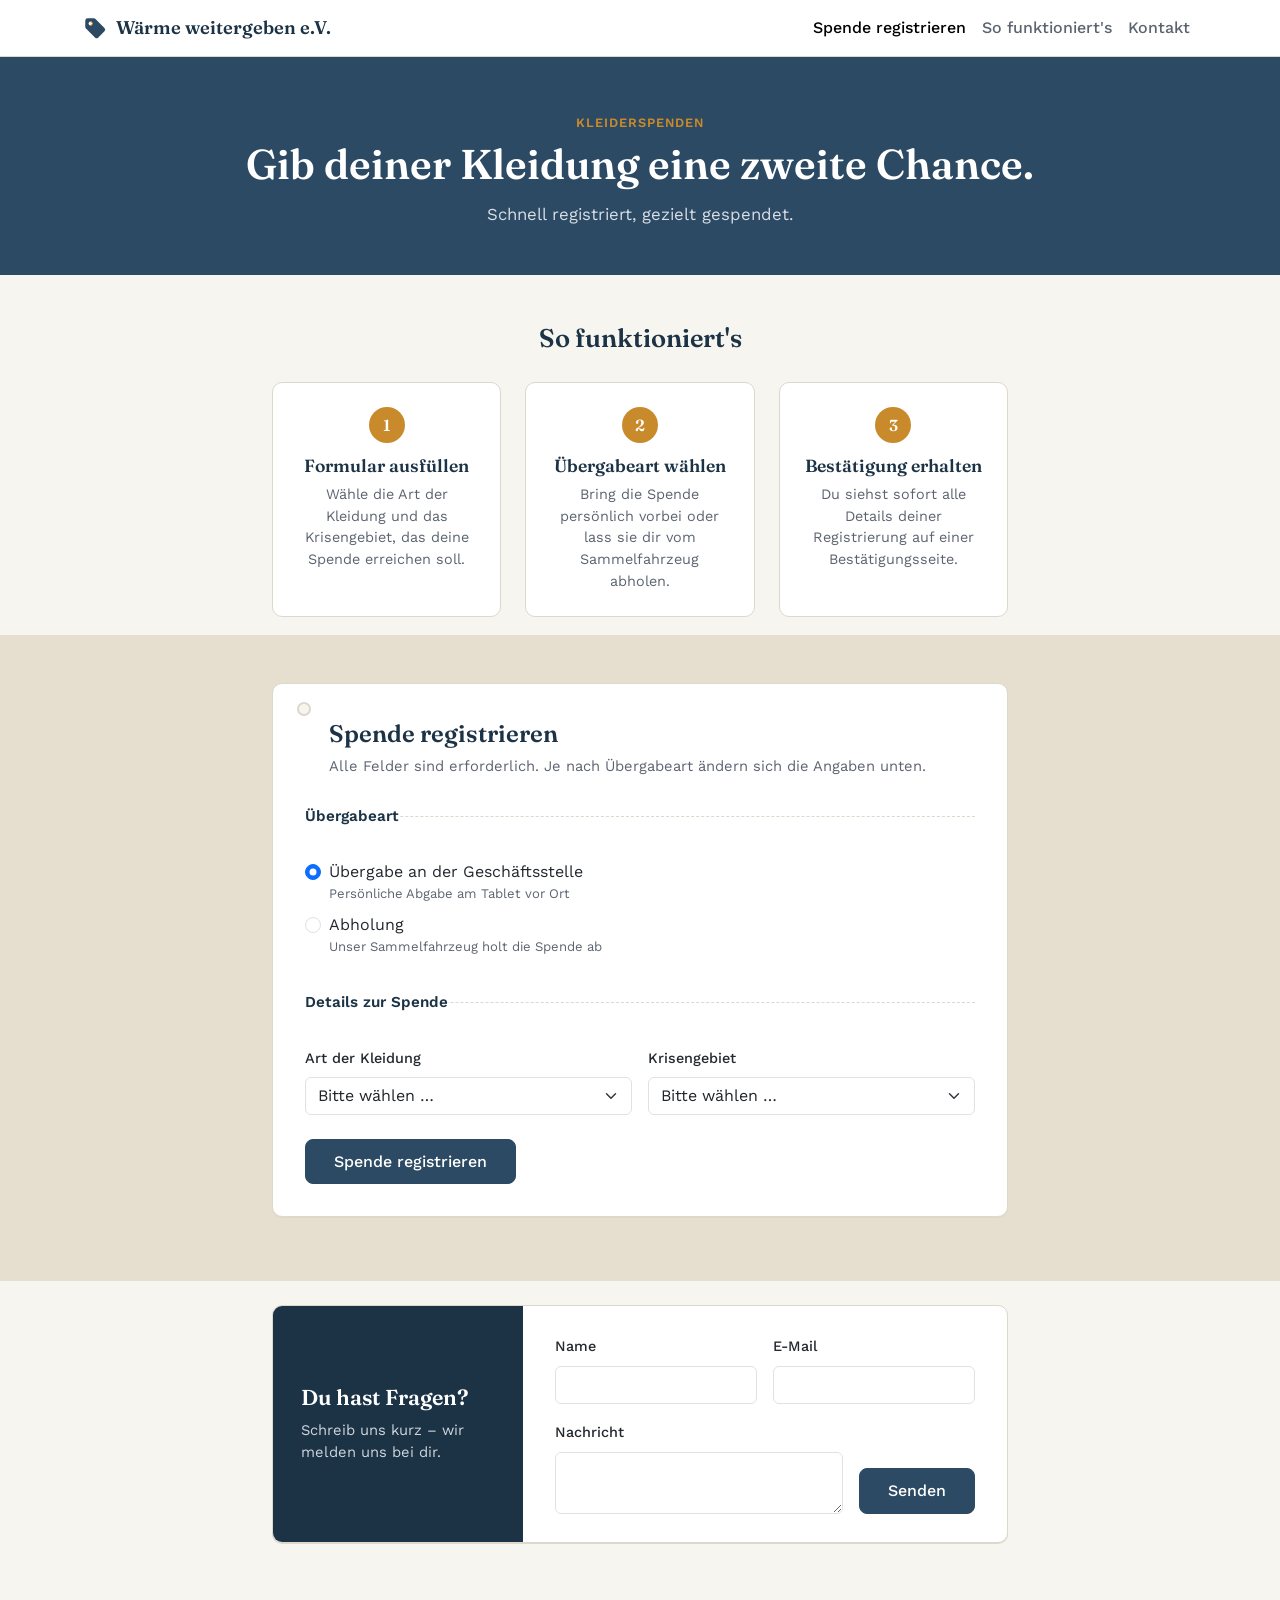
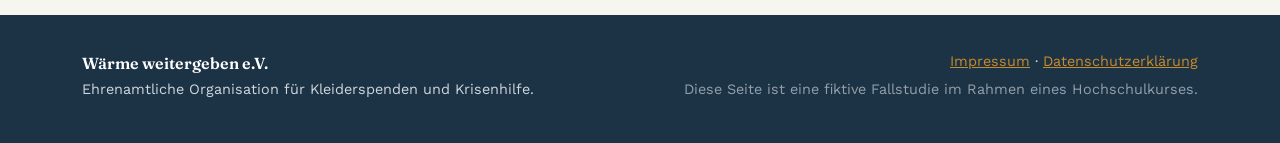
==== index.html @ 718afea2 "Add files via upload" ====
<!doctype html>
<html lang="de">
<head>
  <meta charset="UTF-8">
  <title>Kleiderspende registrieren – Wärme weitergeben e.V.</title>
  <meta name="viewport" content="width=device-width, initial-scale=1">
  <meta name="description" content="Registriere deine Kleiderspende online – wähle Übergabe an der Geschäftsstelle oder Abholung durch unser Sammelfahrzeug.">
  <link rel="icon" type="image/svg+xml" href="logo.svg">
  <link rel="preconnect" href="https://fonts.googleapis.com">
  <link rel="preconnect" href="https://fonts.gstatic.com" crossorigin>
  <link href="https://fonts.googleapis.com/css2?family=Fraunces:opsz,wght@9..144,500;9..144,600&family=Work+Sans:wght@400;500;600&display=swap" rel="stylesheet">
  <link href="https://cdn.jsdelivr.net/npm/bootstrap@5.3.3/dist/css/bootstrap.min.css" rel="stylesheet">
  <link rel="stylesheet" href="css/style.css">
</head>
<body>

<header class="site-header">
  <nav class="navbar navbar-expand-md">
    <div class="container">
      <a class="navbar-brand" href="index.html">
        <img src="logo.svg" width="26" height="26" alt="" class="logo-mark">
        Wärme weitergeben e.V.
      </a>
      <button class="navbar-toggler" type="button" data-bs-toggle="collapse" data-bs-target="#mainNav" aria-controls="mainNav" aria-expanded="false" aria-label="Navigation umschalten">
        <span class="navbar-toggler-icon"></span>
      </button>
      <div class="collapse navbar-collapse" id="mainNav">
        <ul class="navbar-nav ms-auto">
          <li class="nav-item"><a class="nav-link active" href="index.html#formular">Spende registrieren</a></li>
          <li class="nav-item"><a class="nav-link" href="#so-funktioniert">So funktioniert's</a></li>
          <li class="nav-item"><a class="nav-link" href="#kontakt">Kontakt</a></li>
        </ul>
      </div>
    </div>
  </nav>
</header>

<main>
  <section class="hero">
    <div class="container">
      <p class="eyebrow">Kleiderspenden</p>
      <h1>Gib deiner Kleidung eine zweite Chance.</h1>
      <p class="lead-text">Schnell registriert, gezielt gespendet.</p>
    </div>
  </section>

  <section class="steps-section" id="so-funktioniert">
    <div class="container">
      <div class="row justify-content-center">
        <div class="col-lg-8">
          <h2 class="section-heading">So funktioniert's</h2>
          <div class="row g-4 mt-1">
            <div class="col-md-4">
              <div class="step-card">
                <span class="step-number">1</span>
                <h3>Formular ausfüllen</h3>
                <p>Wähle die Art der Kleidung und das Krisengebiet, das deine Spende erreichen soll.</p>
              </div>
            </div>
            <div class="col-md-4">
              <div class="step-card">
                <span class="step-number">2</span>
                <h3>Übergabeart wählen</h3>
                <p>Bring die Spende persönlich vorbei oder lass sie dir vom Sammelfahrzeug abholen.</p>
              </div>
            </div>
            <div class="col-md-4">
              <div class="step-card">
                <span class="step-number">3</span>
                <h3>Bestätigung erhalten</h3>
                <p>Du siehst sofort alle Details deiner Registrierung auf einer Bestätigungsseite.</p>
              </div>
            </div>
          </div>
        </div>
      </div>
    </div>
  </section>

  <section class="form-section section-alt" id="formular">
    <div class="container">
      <div class="row justify-content-center">
        <div class="col-lg-8">

          <div class="tag-card">
            <div class="tag-hole" aria-hidden="true"></div>
            <h2>Spende registrieren</h2>
            <p class="tag-card-hint">Alle Felder sind erforderlich. Je nach Übergabeart ändern sich die Angaben unten.</p>

            <form id="spendenformular" novalidate>

              <fieldset class="form-block">
                <legend>Übergabeart</legend>
                <div class="form-check">
                  <input class="form-check-input" type="radio" name="uebergabeart" id="uebergabe-vorort" value="vorort" checked>
                  <label class="form-check-label" for="uebergabe-vorort">
                    Übergabe an der Geschäftsstelle
                    <span class="option-hint">Persönliche Abgabe am Tablet vor Ort</span>
                  </label>
                </div>
                <div class="form-check">
                  <input class="form-check-input" type="radio" name="uebergabeart" id="uebergabe-abholung" value="abholung">
                  <label class="form-check-label" for="uebergabe-abholung">
                    Abholung
                    <span class="option-hint">Unser Sammelfahrzeug holt die Spende ab</span>
                  </label>
                </div>
              </fieldset>

              <fieldset class="form-block" id="abholadresse-block" hidden>
                <legend>Abholadresse</legend>
                <div class="row g-3">
                  <div class="col-sm-8">
                    <label for="strasse" class="form-label">Straße und Hausnummer</label>
                    <input type="text" class="form-control" id="strasse" name="strasse" placeholder="z. B. Musterweg 4">
                  </div>
                  <div class="col-sm-4">
                    <label for="plz" class="form-label">Postleitzahl</label>
                    <input type="text" class="form-control" id="plz" name="plz" placeholder="z. B. 70199" inputmode="numeric" maxlength="5">
                    <div class="invalid-feedback" id="plz-fehler"></div>
                  </div>
                  <div class="col-sm-8">
                    <label for="ort" class="form-label">Ort</label>
                    <input type="text" class="form-control" id="ort" name="ort" placeholder="z. B. Stuttgart">
                  </div>
                </div>
                <p class="form-note">Hinweis: Eine Abholung ist nur möglich, wenn deine Postleitzahl in der Nähe unserer Geschäftsstelle liegt (gleiche ersten zwei Ziffern wie <strong id="geschaeftsstelle-plz-anzeige"></strong>).</p>
              </fieldset>

              <fieldset class="form-block">
                <legend>Details zur Spende</legend>
                <div class="row g-3">
                  <div class="col-sm-6">
                    <label for="kleidungsart" class="form-label">Art der Kleidung</label>
                    <select class="form-select" id="kleidungsart" name="kleidungsart" required>
                      <option value="" selected disabled>Bitte wählen …</option>
                      <option value="Damenkleidung">Damenkleidung</option>
                      <option value="Herrenkleidung">Herrenkleidung</option>
                      <option value="Kinderkleidung">Kinderkleidung</option>
                      <option value="Schuhe">Schuhe</option>
                      <option value="Decken und Textilien">Decken und Textilien</option>
                      <option value="Sonstiges">Sonstiges</option>
                    </select>
                  </div>
                  <div class="col-sm-6">
                    <label for="krisengebiet" class="form-label">Krisengebiet</label>
                    <select class="form-select" id="krisengebiet" name="krisengebiet" required>
                      <option value="" selected disabled>Bitte wählen …</option>
                      <option value="Ukraine">Ukraine</option>
                      <option value="Sudan">Sudan</option>
                      <option value="Gazastreifen">Gazastreifen</option>
                      <option value="Jemen">Jemen</option>
                      <option value="Somalia">Somalia</option>
                    </select>
                  </div>
                </div>
              </fieldset>

              <div id="formular-fehler" class="alert alert-danger d-none" role="alert"></div>

              <button type="submit" class="btn btn-primary btn-submit">Spende registrieren</button>
            </form>
          </div>

        </div>
      </div>
    </div>
  </section>
  <section class="form-section form-section--compact" id="kontakt">
    <div class="container">
      <div class="row justify-content-center">
        <div class="col-lg-8">
          <div class="contact-card">
            <div class="contact-card__intro">
              <h2>Du hast Fragen?</h2>
              <p>Schreib uns kurz – wir melden uns bei dir.</p>
            </div>
            <div class="contact-card__form">
              <form id="kontaktformular" novalidate>
                <div class="row g-3 mb-3">
                  <div class="col-sm-6">
                    <label for="kontakt-name" class="form-label">Name</label>
                    <input type="text" class="form-control" id="kontakt-name" name="name" required>
                  </div>
                  <div class="col-sm-6">
                    <label for="kontakt-email" class="form-label">E-Mail</label>
                    <input type="email" class="form-control" id="kontakt-email" name="email" required>
                  </div>
                </div>
                <div class="d-flex gap-3 contact-form-row2">
                  <div class="flex-grow-1">
                    <label for="kontakt-nachricht" class="form-label">Nachricht</label>
                    <textarea class="form-control" id="kontakt-nachricht" name="nachricht" rows="2" required></textarea>
                  </div>
                  <button type="submit" class="btn btn-primary btn-submit">Senden</button>
                </div>
              </form>

              <div class="kontakt-erfolg d-none" id="kontakt-erfolg" role="status">
                <p class="kontakt-erfolg-text">Danke, <strong id="kontakt-erfolg-name"></strong>! Wir haben deine Nachricht erhalten und melden uns bei dir.</p>
              </div>
            </div>
          </div>
        </div>
      </div>
    </div>
  </section>
</main>

<footer class="site-footer">
  <div class="container">
    <div class="row gy-3">
      <div class="col-md-6">
        <p class="footer-brand">Wärme weitergeben e.V.</p>
        <p class="footer-text">Ehrenamtliche Organisation für Kleiderspenden und Krisenhilfe.</p>
      </div>
      <div class="col-md-6 text-md-end">
        <p class="footer-text"><a href="impressum.html">Impressum</a> · <a href="datenschutz.html">Datenschutzerklärung</a></p>
        <p class="footer-text muted">Diese Seite ist eine fiktive Fallstudie im Rahmen eines Hochschulkurses.</p>
      </div>
    </div>
  </div>
</footer>

<script src="https://cdn.jsdelivr.net/npm/bootstrap@5.3.3/dist/js/bootstrap.bundle.min.js"></script>
<script src="js/script.js"></script>
<script src="js/kontakt.js"></script>
</body>
</html>
---- css/style.css ----
:root {
  --bg: #f7f5f0;
  --bg-alt: #e6dfd0;
  --surface: #ffffff;
  --ink: #22282e;
  --ink-soft: #5c6470;
  --denim: #2c4a63;
  --denim-dark: #1c3346;
  --mustard: #c98a2b;
  --mustard-dark: #8a5f1c;
  --sage: #4f7942;
  --border: #ddd8cc;
  --danger: #b3403a;
}

* { box-sizing: border-box; }

body {
  font-family: "Work Sans", system-ui, sans-serif;
  color: var(--ink);
  background: var(--bg);
}

h1, h2, .logo-text, .footer-brand {
  font-family: "Fraunces", Georgia, serif;
}

a { color: var(--denim); }
a:hover { color: var(--mustard-dark); }

/* Header */
.site-header {
  background: var(--surface);
  border-bottom: 1px solid var(--border);
}

.navbar-brand {
  display: flex;
  align-items: center;
  gap: 0.5rem;
  font-family: "Fraunces", Georgia, serif;
  font-weight: 600;
  font-size: 1.15rem;
  color: var(--denim-dark);
}

.logo-mark { display: block; }

.nav-link { color: var(--ink-soft); font-weight: 500; }
.nav-link.active, .nav-link:hover { color: var(--denim-dark); }

/* Hero */
.hero {
  background: var(--denim);
  color: #fff;
  padding: 3.5rem 0 3rem;
  text-align: center;
}

.eyebrow {
  text-transform: uppercase;
  letter-spacing: 0.08em;
  font-size: 0.8rem;
  color: var(--mustard);
  font-weight: 600;
  margin-bottom: 0.5rem;
}

.hero h1 {
  font-size: clamp(1.9rem, 4vw, 2.6rem);
  font-weight: 600;
  margin-bottom: 0.75rem;
}

.lead-text {
  color: #d7dee6;
  font-size: 1.05rem;
  max-width: 34rem;
  margin: 0 auto;
}


/* Form section */
.form-section { padding: 3rem 0 4rem; }
.form-section.section-alt { background: var(--bg-alt); }
.form-section.form-section--compact { padding: 1.5rem 0 2.5rem; }

.tag-card {
  background: var(--surface);
  border: 1px solid var(--border);
  border-radius: 10px;
  padding: 2.25rem 2rem 2rem;
  position: relative;
  box-shadow: 0 1px 0 var(--border);
}

.tag-hole {
  position: absolute;
  top: 1.1rem;
  left: 1.5rem;
  width: 14px;
  height: 14px;
  border-radius: 50%;
  border: 2px solid var(--border);
  background: var(--bg);
}

.tag-card h2 {
  font-size: 1.5rem;
  font-weight: 600;
  color: var(--denim-dark);
  margin-left: 1.5rem;
  margin-bottom: 0.4rem;
}

.tag-card-hint {
  color: var(--ink-soft);
  font-size: 0.92rem;
  margin-left: 1.5rem;
  margin-bottom: 1.75rem;
}

.form-block {
  border: none;
  border-top: 1px dashed var(--border);
  padding-top: 1.25rem;
  margin-bottom: 1.5rem;
}

.form-block legend {
  font-weight: 600;
  font-size: 0.95rem;
  color: var(--denim-dark);
  margin-bottom: 0.75rem;
  padding: 0;
  float: none;
  width: auto;
}

.form-check { margin-bottom: 0.6rem; }

.form-check-label { display: flex; flex-direction: column; }

.option-hint {
  font-size: 0.82rem;
  color: var(--ink-soft);
  font-weight: 400;
}

.form-note {
  font-size: 0.85rem;
  color: var(--ink-soft);
  margin-top: 0.75rem;
  margin-bottom: 0;
}

.form-label { font-weight: 500; font-size: 0.9rem; }

.form-control:focus, .form-select:focus {
  border-color: var(--denim);
  box-shadow: 0 0 0 0.2rem rgba(44, 74, 99, 0.15);
}

.btn-primary, .btn-outline-primary {
  --bs-btn-color: #fff;
  background: var(--denim);
  border-color: var(--denim);
}

.btn-primary:hover, .btn-primary:focus {
  background: var(--denim-dark);
  border-color: var(--denim-dark);
}

.btn-outline-primary {
  --bs-btn-color: var(--denim);
  color: var(--denim);
  border-color: var(--denim);
  background: transparent;
}

.btn-outline-primary:hover {
  background: var(--denim);
  color: #fff;
}

.btn-submit {
  font-weight: 500;
  padding: 0.6rem 1.75rem;
  border-radius: 8px;
}

.is-invalid { border-color: var(--danger) !important; }

/* Confirmation page */
.confirmation-card { text-align: left; }

.confirmation-check {
  width: 42px;
  height: 42px;
  line-height: 42px;
  text-align: center;
  border-radius: 50%;
  background: var(--sage);
  color: #fff;
  font-size: 1.2rem;
  margin: 0 0 1rem 1.5rem;
}

.confirmation-list {
  border-top: 1px dashed var(--border);
  margin: 1.5rem 0 2rem;
  padding-top: 1rem;
}

.confirmation-row {
  display: flex;
  justify-content: space-between;
  gap: 1rem;
  padding: 0.55rem 0;
  border-bottom: 1px solid var(--bg);
}

.confirmation-row dt {
  color: var(--ink-soft);
  font-weight: 500;
  font-size: 0.9rem;
}

.confirmation-row dd {
  margin: 0;
  font-weight: 500;
  text-align: right;
}

/* Steps section */
.steps-section { padding: 3rem 0 1.125rem; }

.section-heading {
  text-align: center;
  font-size: 1.6rem;
  font-weight: 600;
  color: var(--denim-dark);
  margin-bottom: 0;
}

.step-card {
  background: var(--surface);
  border: 1px solid var(--border);
  border-radius: 10px;
  padding: 1.5rem;
  height: 100%;
  text-align: center;
}

.step-number {
  display: inline-flex;
  align-items: center;
  justify-content: center;
  width: 36px;
  height: 36px;
  border-radius: 50%;
  background: var(--mustard);
  color: #fff;
  font-family: "Fraunces", Georgia, serif;
  font-weight: 600;
  margin-bottom: 0.75rem;
}

.step-card h3 {
  font-family: "Fraunces", Georgia, serif;
  font-size: 1.1rem;
  font-weight: 600;
  color: var(--denim-dark);
  margin-bottom: 0.5rem;
}

.step-card p {
  font-size: 0.9rem;
  color: var(--ink-soft);
  margin-bottom: 0;
}

/* Contact form */
.contact-card {
  display: flex;
  background: var(--surface);
  border: 1px solid var(--border);
  border-radius: 10px;
  overflow: hidden;
  box-shadow: 0 1px 0 var(--border);
}

.contact-card__intro {
  flex: 0 0 34%;
  background: var(--denim-dark);
  color: #fff;
  padding: 2rem 1.75rem;
  display: flex;
  flex-direction: column;
  justify-content: center;
}

.contact-card__intro h2 {
  color: #fff;
  font-size: 1.35rem;
  font-weight: 600;
  margin-bottom: 0.5rem;
}

.contact-card__intro p {
  color: #cfd7de;
  font-size: 0.92rem;
  margin: 0;
}

.contact-card__form {
  flex: 1 1 auto;
  padding: 1.75rem 2rem;
}

.contact-form-row2 {
  align-items: flex-end;
}

.contact-form-row2 textarea {
  resize: vertical;
  min-height: 2.6rem;
}

.contact-form-row2 .btn-submit {
  flex: 0 0 auto;
}

.kontakt-erfolg {
  margin-top: 1rem;
  padding: 1rem 1.25rem;
  background: var(--bg);
  border: 1px solid var(--border);
  border-radius: 8px;
}

.kontakt-erfolg-text {
  margin: 0;
  color: var(--ink);
  font-size: 0.95rem;
}

@media (max-width: 768px) {
  .contact-card { flex-direction: column; }
  .contact-card__intro { flex: none; }
}

@media (max-width: 576px) {
  .contact-form-row2 { flex-direction: column; align-items: stretch; }
  .contact-card__form { padding: 1.5rem 1.25rem; }
}

/* Footer */
.site-footer {
  background: var(--denim-dark);
  color: #cfd7de;
  padding: 2.25rem 0;
  margin-top: 2rem;
}

.footer-brand {
  color: #fff;
  font-weight: 600;
  margin-bottom: 0.25rem;
}

.footer-text { font-size: 0.9rem; margin-bottom: 0.4rem; }
.footer-text a { color: var(--mustard); }
.footer-text.muted { color: #93a0aa; }

.legal-text {
  margin-left: 1.5rem;
  margin-bottom: 1.75rem;
}

.legal-text h3 {
  font-family: "Work Sans", sans-serif;
  font-size: 0.95rem;
  font-weight: 600;
  color: var(--denim-dark);
  margin-top: 1.5rem;
  margin-bottom: 0.4rem;
}

.legal-text h3:first-child { margin-top: 0; }

.legal-text p {
  font-size: 0.92rem;
  color: var(--ink);
  margin-bottom: 0.5rem;
}

.fiktiv-hinweis {
  margin-top: 1.25rem;
  padding-top: 0.75rem;
  border-top: 1px dashed var(--border);
  font-size: 0.85rem;
  color: var(--ink-soft);
  font-style: italic;
}

@media (max-width: 576px) {
  .tag-card { padding: 1.75rem 1.25rem 1.5rem; }
  .confirmation-row { flex-direction: column; gap: 0.15rem; }
  .confirmation-row dd { text-align: left; }
}
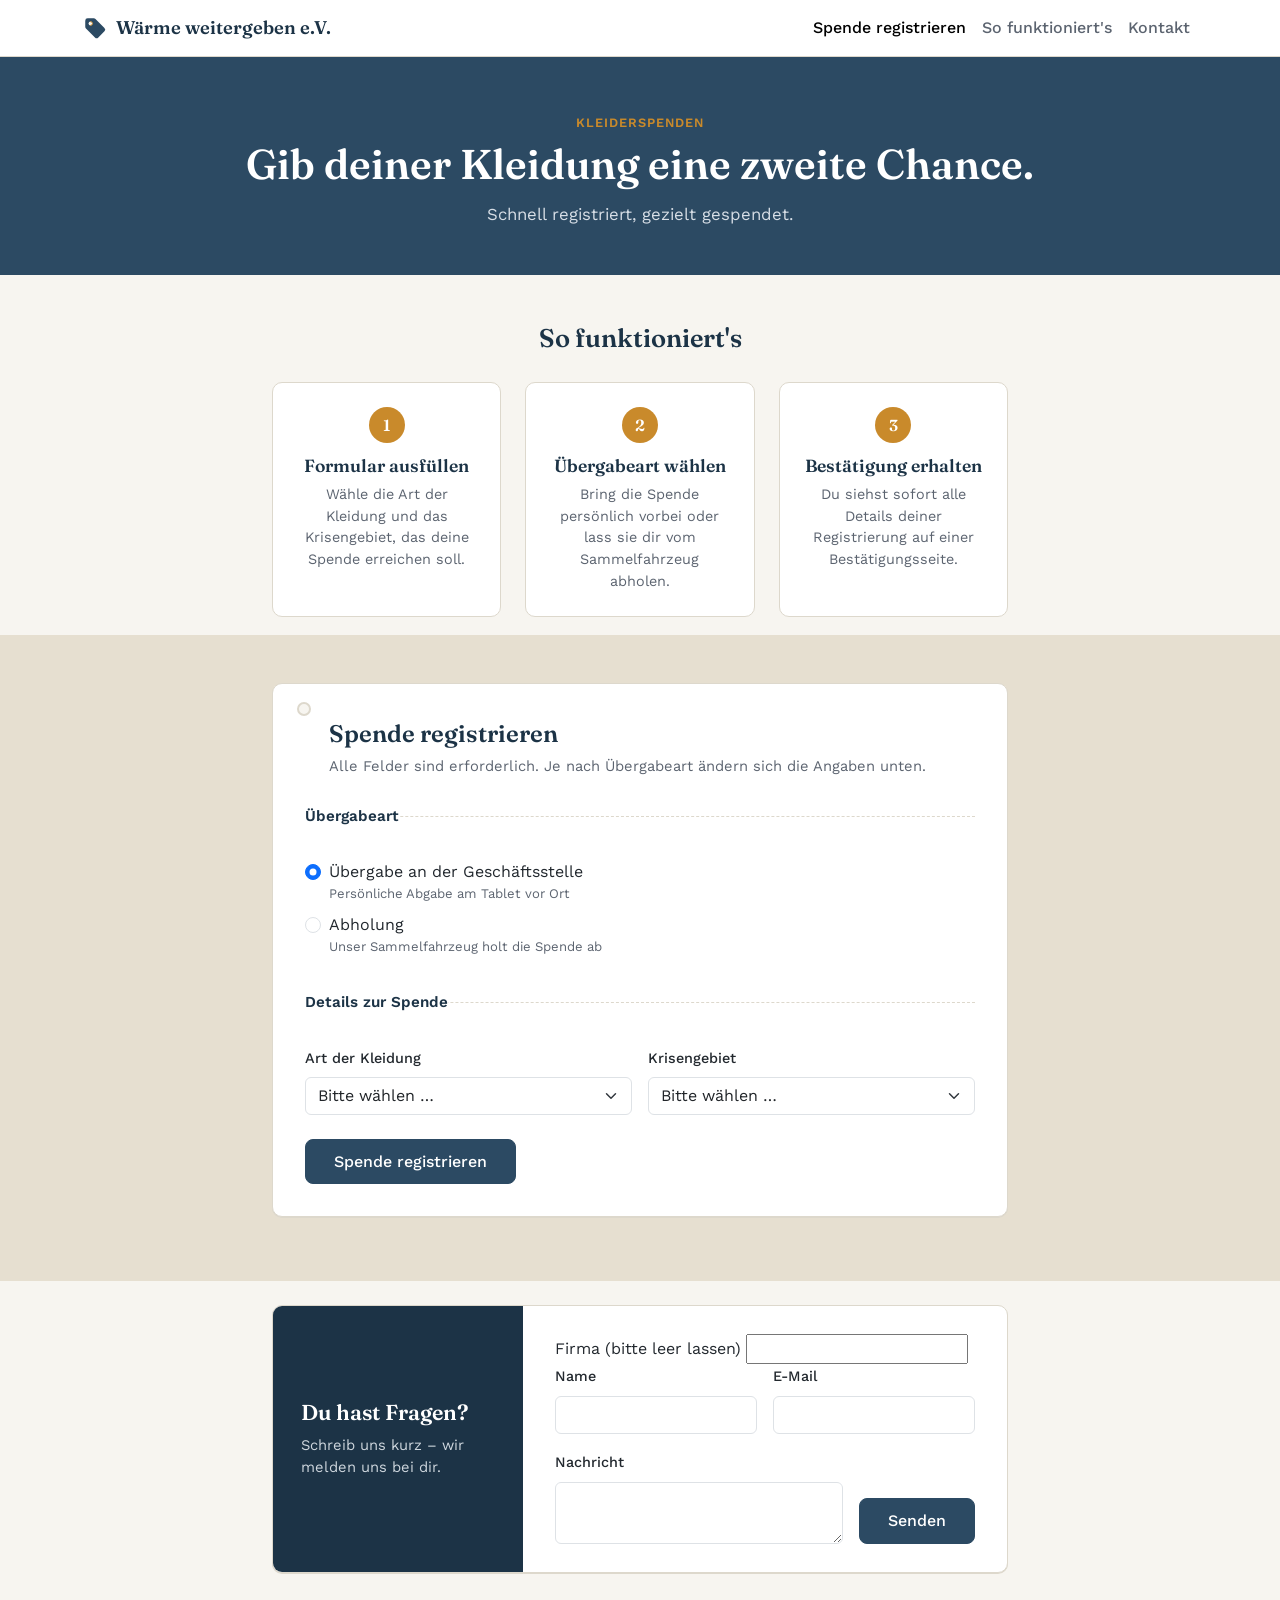
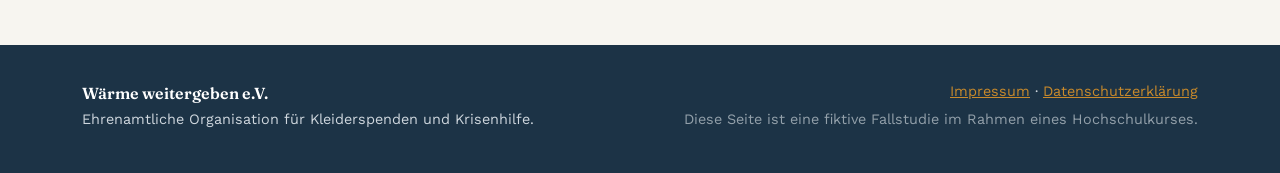
==== commit 0ccf42f5: "Update index.html" ====
--- a/index.html
+++ b/index.html
@@ -177,6 +177,10 @@
             </div>
             <div class="contact-card__form">
               <form id="kontaktformular" novalidate>
+                <div class="honeypot-field" aria-hidden="true">
+                  <label for="kontakt-firma">Firma (bitte leer lassen)</label>
+                  <input type="text" id="kontakt-firma" name="firma" tabindex="-1" autocomplete="off">
+                </div>
                 <div class="row g-3 mb-3">
                   <div class="col-sm-6">
                     <label for="kontakt-name" class="form-label">Name</label>
@@ -185,6 +189,7 @@
                   <div class="col-sm-6">
                     <label for="kontakt-email" class="form-label">E-Mail</label>
                     <input type="email" class="form-control" id="kontakt-email" name="email" required>
+                    <div class="invalid-feedback" id="kontakt-email-fehler"></div>
                   </div>
                 </div>
                 <div class="d-flex gap-3 contact-form-row2">
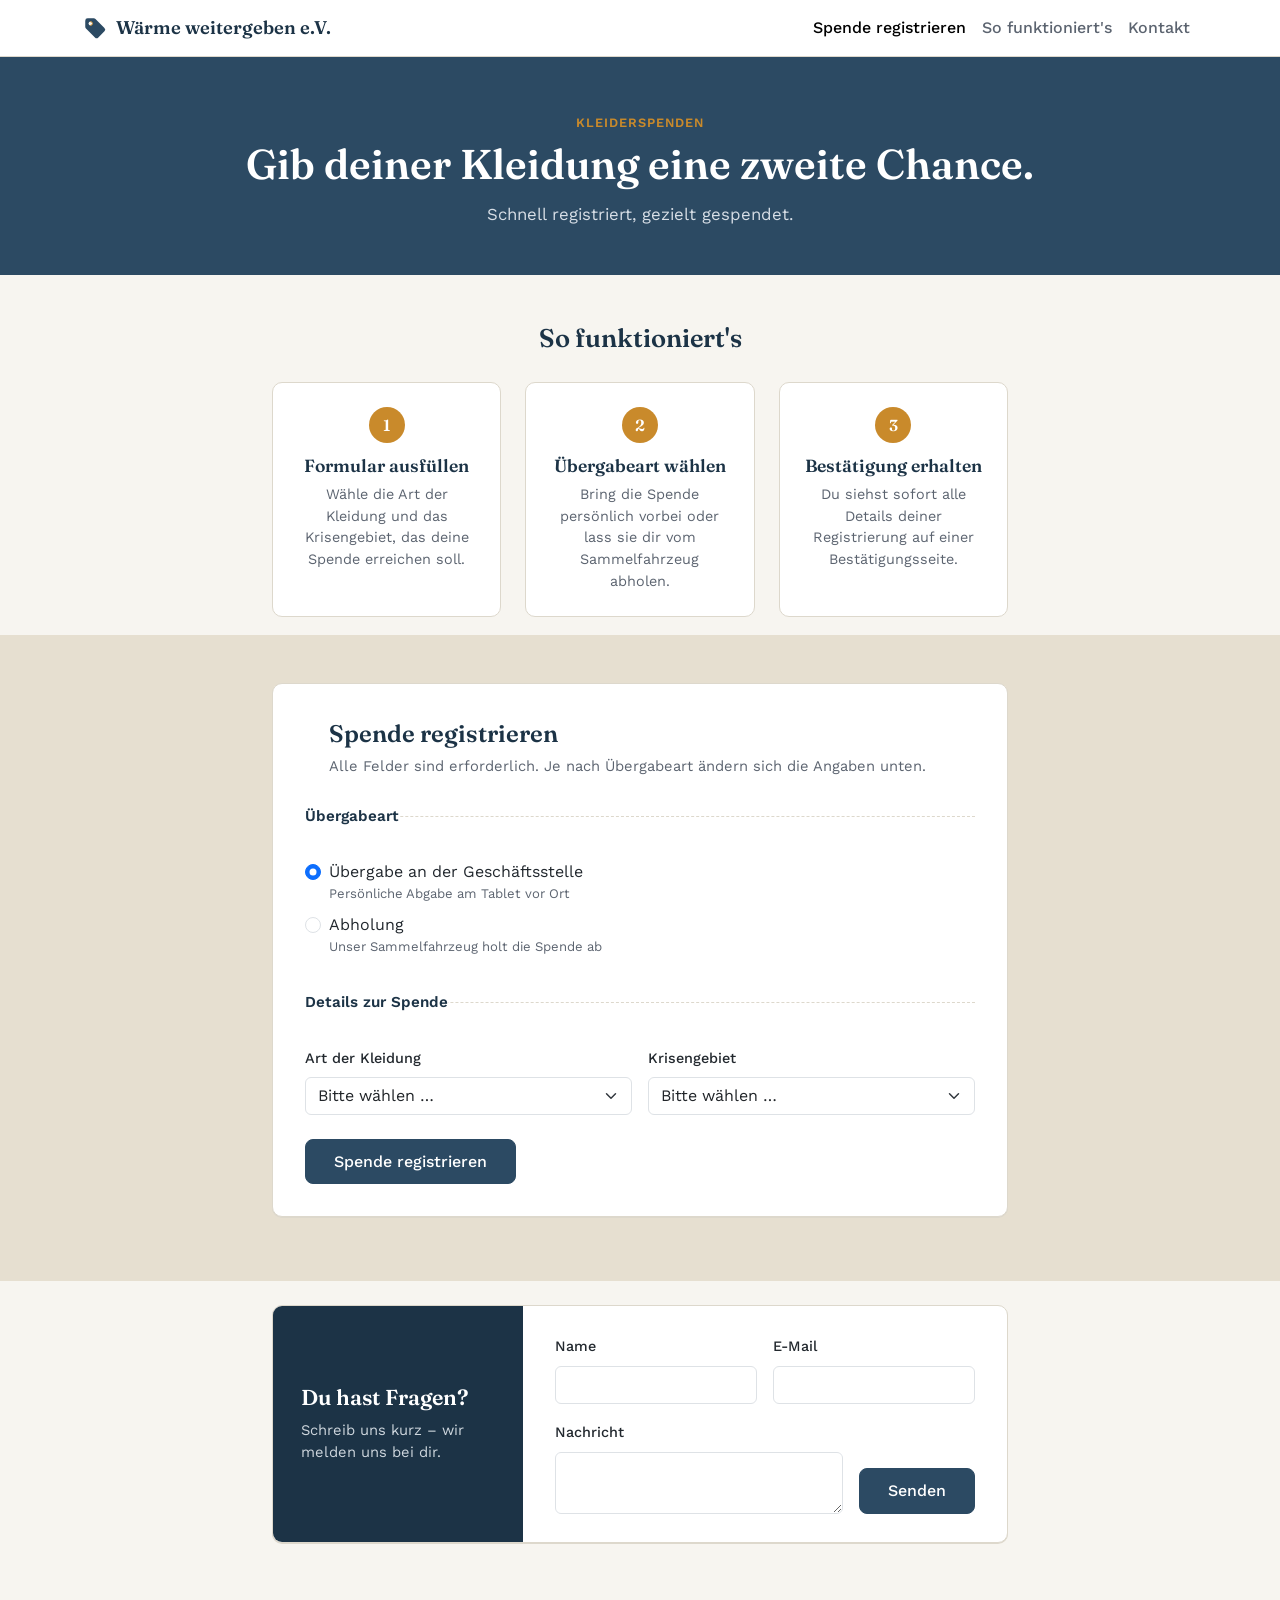
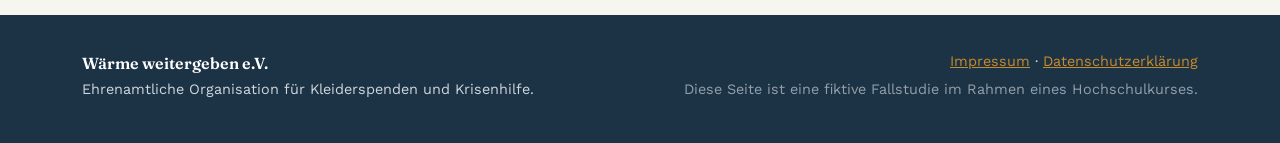
==== commit 21d86d3d: "Update index.html" ====
--- a/index.html
+++ b/index.html
@@ -83,7 +83,6 @@
         <div class="col-lg-8">
 
           <div class="tag-card">
-            <div class="tag-hole" aria-hidden="true"></div>
             <h2>Spende registrieren</h2>
             <p class="tag-card-hint">Alle Felder sind erforderlich. Je nach Übergabeart ändern sich die Angaben unten.</p>
 
--- a/css/style.css
+++ b/css/style.css
@@ -319,6 +319,15 @@
   padding: 1.75rem 2rem;
 }
 
+.honeypot-field {
+  position: absolute;
+  left: -9999px;
+  top: -9999px;
+  width: 1px;
+  height: 1px;
+  overflow: hidden;
+}
+
 .contact-form-row2 {
   align-items: flex-end;
 }
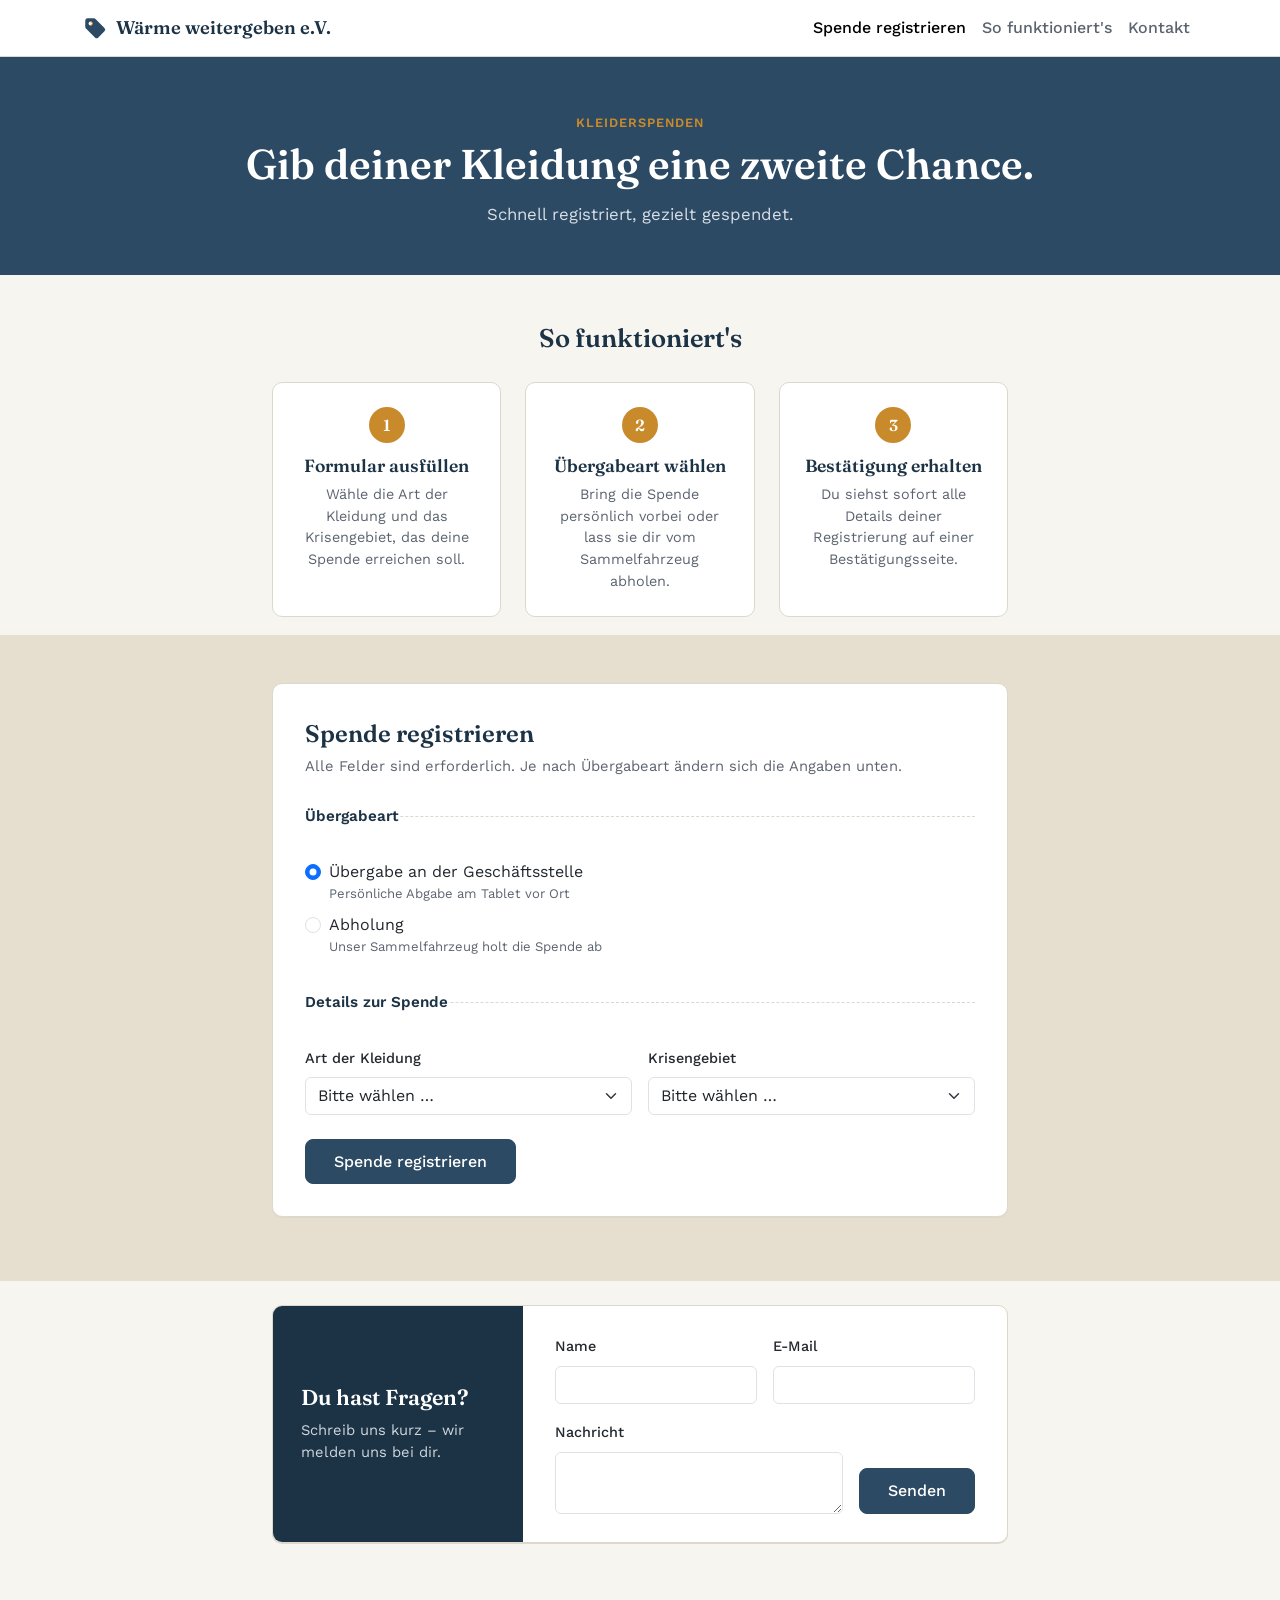
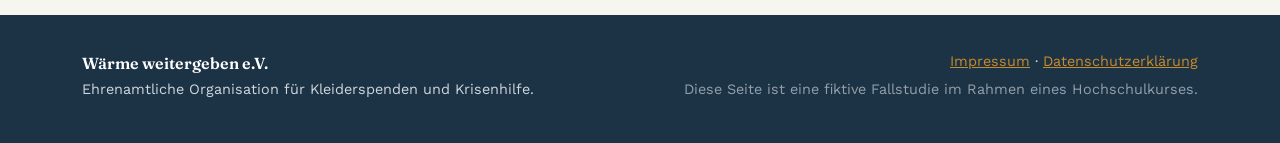
==== commit b4703673: "Add feedback divs for form validation" ====
--- a/index.html
+++ b/index.html
@@ -184,6 +184,7 @@
                   <div class="col-sm-6">
                     <label for="kontakt-name" class="form-label">Name</label>
                     <input type="text" class="form-control" id="kontakt-name" name="name" required>
+                    <div class="invalid-feedback" id="kontakt-name-fehler"></div>
                   </div>
                   <div class="col-sm-6">
                     <label for="kontakt-email" class="form-label">E-Mail</label>
@@ -195,6 +196,7 @@
                   <div class="flex-grow-1">
                     <label for="kontakt-nachricht" class="form-label">Nachricht</label>
                     <textarea class="form-control" id="kontakt-nachricht" name="nachricht" rows="2" required></textarea>
+                    <div class="invalid-feedback" id="kontakt-nachricht-fehler"></div>
                   </div>
                   <button type="submit" class="btn btn-primary btn-submit">Senden</button>
                 </div>
--- a/css/style.css
+++ b/css/style.css
@@ -94,29 +94,16 @@
   box-shadow: 0 1px 0 var(--border);
 }
 
-.tag-hole {
-  position: absolute;
-  top: 1.1rem;
-  left: 1.5rem;
-  width: 14px;
-  height: 14px;
-  border-radius: 50%;
-  border: 2px solid var(--border);
-  background: var(--bg);
-}
-
 .tag-card h2 {
   font-size: 1.5rem;
   font-weight: 600;
   color: var(--denim-dark);
-  margin-left: 1.5rem;
   margin-bottom: 0.4rem;
 }
 
 .tag-card-hint {
   color: var(--ink-soft);
   font-size: 0.92rem;
-  margin-left: 1.5rem;
   margin-bottom: 1.75rem;
 }
 
@@ -204,7 +191,7 @@
   background: var(--sage);
   color: #fff;
   font-size: 1.2rem;
-  margin: 0 0 1rem 1.5rem;
+  margin: 0 0 1rem 0;
 }
 
 .confirmation-list {
@@ -384,7 +371,6 @@
 .footer-text.muted { color: #93a0aa; }
 
 .legal-text {
-  margin-left: 1.5rem;
   margin-bottom: 1.75rem;
 }
 
